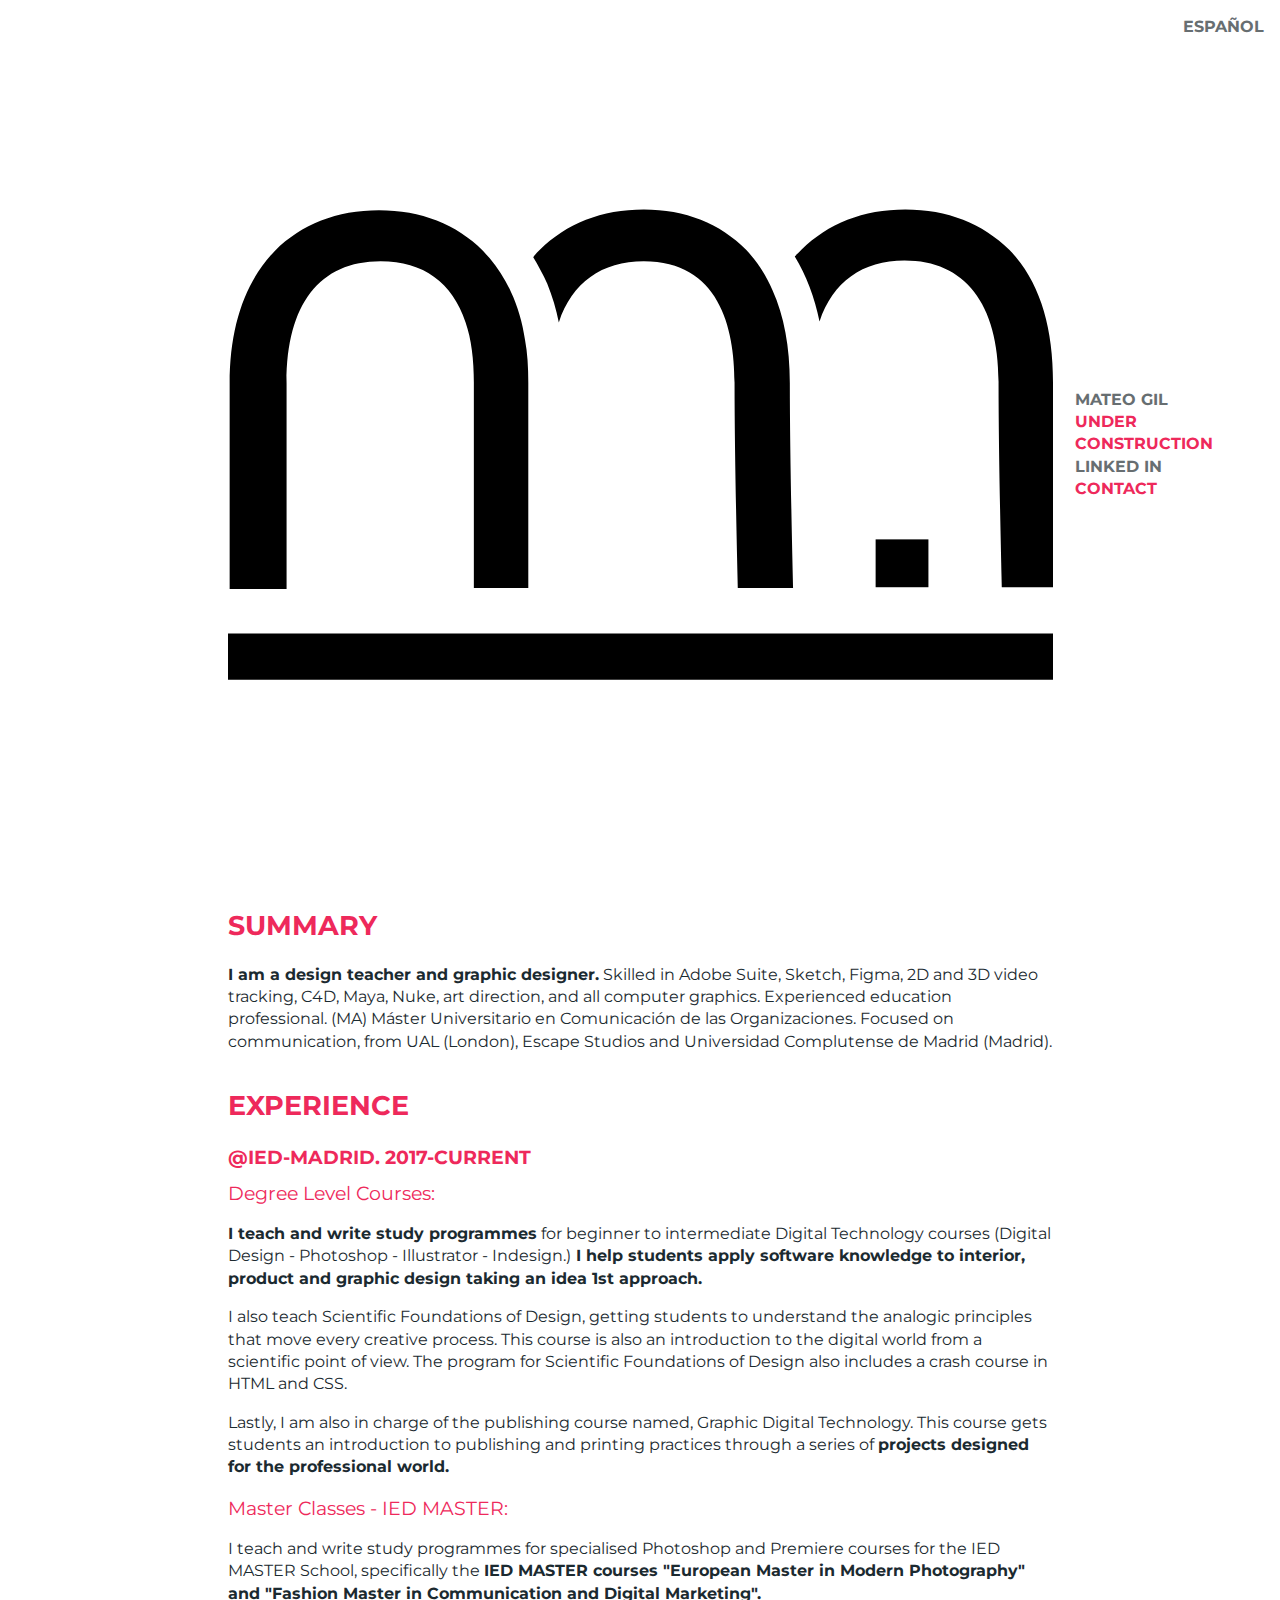
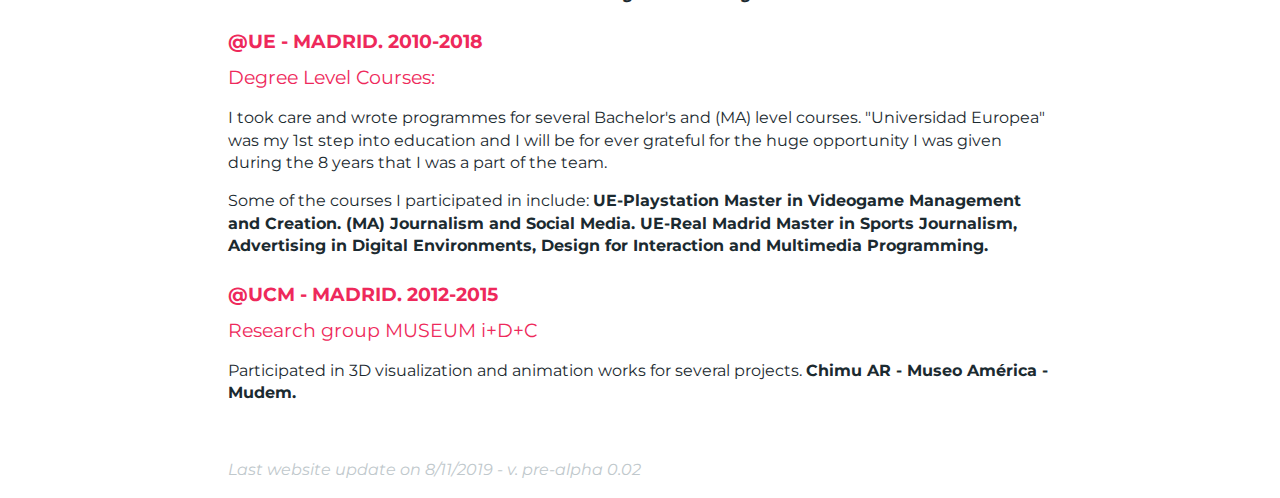
==== index_ES.html @ de8246c8 "O.03B2" ====
<!DOCTYPE html>
<html language="en">

<head>
  <meta charset="utf8">
  <meta content="ie=edge" http-equiv="x-ua-compatible">
  <meta content="width=device-width, initial-scale=1" name="viewport">
  <title>Mateo Gil - Resume</title>
  <meta content="An updated summary of my work career" name="description">
  <link href="/favicon/favicon.ico" rel="icon">
  <link href="css/normalize.css" rel="stylesheet" type="text/css">
  <link href="css/main.css" rel="stylesheet" type="text/css">
  <link href="https://fonts.googleapis.com/css?family=Montserrat&display=swap" rel="stylesheet">
</head>

<body>
  <header><img src="images/logo.svg">
    <nav><a href="#">MATEO GIL</a><a class="active" href="#">UNDER CONSTRUCTION</a><a href="https://www.linkedin.com/in/mateo-gil-arribas-9ab76116/">LINKED IN</a><a class="active" href="mailto:matt@mateogil.info">Contact</a> <a id="topcorner" href="#">ESPAÑOL</a></nav>
  </header>
  <section>
    <h1>Summary</h1>
    <p><b>I am a design teacher and graphic designer.</b> Skilled in Adobe Suite, Sketch, Figma, 2D and 3D video tracking, C4D, Maya, Nuke, art direction, and all computer graphics. Experienced education professional. (MA) Máster Universitario en Comunicación de las Organizaciones. Focused on communication, from UAL (London), Escape Studios and Universidad Complutense de Madrid (Madrid).
    </p>

  </section>
  <section class="experience">
    <h1>Experience</h1>
    <h2>@IED-MADRID. 2017-cuRRENT</h2>
    <h3>Degree Level Courses:</h3>
    <p> <b>I teach and write study programmes</b> for beginner to intermediate Digital Technology courses (Digital Design - Photoshop - Illustrator - Indesign.)<b> I help students apply software knowledge to interior, product and
        graphic design taking an idea 1st approach.</b>
    </p>
    <p>I also teach Scientific Foundations of Design, getting students to understand the analogic principles that move every creative process. This course is also an introduction to the digital world from a scientific point of view.
      The program for Scientific Foundations of Design also includes a crash course in HTML and CSS.
    </p>
    <p>Lastly, I am also in charge of the publishing course named, Graphic Digital Technology. This course gets students an introduction to publishing and printing practices through a series of <b>projects designed for the
        professional world.</b>
    </p>
    <h3>Master Classes - IED MASTER:</h3>
    <p>I teach and write study programmes for specialised Photoshop and Premiere courses for the IED MASTER School, specifically the <b>IED MASTER courses "European Master in Modern Photography" and "Fashion Master in Communication and
        Digital Marketing".</b>
    </p>

    <h2 class="UE">@UE - MADRID. 2010-2018</h2>
    <h3>Degree Level Courses:</h3>
    <p>I took care and wrote programmes for several Bachelor's and (MA) level courses. "Universidad Europea" was my 1st step into education and I will be for ever grateful for the huge opportunity I was given during the 8 years that I was a part of the team.
    </p>
    <p>Some of the courses I participated in include: <b>UE-Playstation Master in Videogame Management and Creation. (MA) Journalism and Social Media. UE-Real Madrid Master in Sports Journalism, Advertising in Digital Environments,
        Design for Interaction and Multimedia Programming.</b>
    </p>

    <h2 class="UE">@UCM - MADRID. 2012-2015</h2>
    <h3>Research group MUSEUM i+D+C</h3>
    <p>Participated in 3D visualization and animation works for several projects. <b>Chimu AR - Museo América - Mudem.</b>
    </p>

  </section>


  <footer>
    <p>Last website update on 8/11/2019 - v. pre-alpha 0.02</p>
  </footer>
</body>

</html>
---- css/main.css ----
/*! HTML5 Boilerplate v5.3.0 | MIT License | https://html5boilerplate.com/ */
/*
 * What follows is the result of much research on cross-browser styling.
 * Credit left inline and big thanks to Nicolas Gallagher, Jonathan Neal,
 * Kroc Camen, and the H5BP dev community and team.
 */
/* ==========================================================================
   Base styles: opinionated defaults
   ========================================================================== */
html {
  color: #222;
  font-size: 1em;
  line-height: 1.4;
  font-family: 'Montserrat', sans-serif;
}

#topcorner {
  position: absolute;
  top: 1em;
  right: 1em;
}

/*
 * Remove text-shadow in selection highlight:
 * https://twitter.com/miketaylr/status/12228805301
 *
 * These selection rule sets have to be separate.
 * Customize the background color to match your design.
 */
::-moz-selection {
  background: #ee295b;
  text-shadow: none;
}

::selection {
  background: #ee295b;
  text-shadow: none;
}

/*
 * A better looking default horizontal rule
 */
hr {
  display: block;
  height: 1px;
  border: 0;
  border-top: 1px solid #ccc;
  margin: 1em 0;
  padding: 0;
}

/*
 * Remove the gap between audio, canvas, iframes,
 * images, videos and the bottom of their containers:
 * https://github.com/h5bp/html5-boilerplate/issues/440
 */
audio,
canvas,
iframe,
img,
svg,
video {
  vertical-align: middle;
}

/*
 * Remove default fieldset styles.
 */
fieldset {
  border: 0;
  margin: 0;
  padding: 0;
}

/*
 * Allow only vertical resizing of textareas.
 */
textarea {
  resize: vertical;
}

/* ==========================================================================
   Browser Upgrade Prompt
   ========================================================================== */
.browserupgrade {
  margin: 0.2em 0;
  background: #ccc;
  color: #000;
  padding: 0.2em 0;
}

/* ==========================================================================
   Author's custom styles
   ========================================================================== */
body {
  color: #1B2A30;
  padding-bottom: 1em;
}

section, header, footer {
  max-width: 75ch;
  margin: auto;
  padding: 2em 1ch 0 1ch;
}

header {
  display: flex;
  align-items: center;
}

header>nav {
  flex-grow: 1;
}

nav>a {
  display: block;
  font-size: 1em;
  margin: 0;
  margin-left: 2ch;
  color: #676E71;
  text-transform: uppercase;
  font-weight: bold;
  text-decoration: none;
}

nav>a:hover {
  color: #EE295B;
}

nav>a.active {
  color: #EE295B;
}


.UE {
  margin-top: 1.2em;
}

.experience {
  margin-top: -2em;
}

h1 {
  color: #EE295B;
  text-transform: uppercase;
  font-size: 1.7em;
  font-weight: bold;
}

h2 {
  color: #EE295B;
  margin: 0;
  text-transform: uppercase;
  font-size: 1.2em;
  font-weight: bold;
}

h3 {
  color: #EE295B;
  margin: 0;
  margin-top: 0.5em;
  font-size: 1.2em;
  font-weight: normal;
}

footer p {
  font-size: 1em;
  margin: 0;
  margin-top: 0.4em;
  font-style: italic;
  color: #c0c8cc;
}

/* ==========================================================================
   Helper classes
   ========================================================================== */
/*
 * Hide visually and from screen readers
 */
.hidden {
  display: none !important;
}

/*
 * Hide only visually, but have it available for screen readers:
 * http://snook.ca/archives/html_and_css/hiding-content-for-accessibility
 */
.visuallyhidden {
  border: 0;
  clip: rect(0 0 0 0);
  height: 1px;
  margin: -1px;
  overflow: hidden;
  padding: 0;
  position: absolute;
  width: 1px;
}

/*
 * Extends the .visuallyhidden class to allow the element
 * to be focusable when navigated to via the keyboard:
 * https://www.drupal.org/node/897638
 */
.visuallyhidden.focusable:active,
.visuallyhidden.focusable:focus {
  clip: auto;
  height: auto;
  margin: 0;
  overflow: visible;
  position: static;
  width: auto;
}

/*
 * Hide visually and from screen readers, but maintain layout
 */
.invisible {
  visibility: hidden;
}

/*
 * Clearfix: contain floats
 *
 * For modern browsers
 * 1. The space content is one way to avoid an Opera bug when the
 *    `contenteditable` attribute is included anywhere else in the document.
 *    Otherwise it causes space to appear at the top and bottom of elements
 *    that receive the `clearfix` class.
 * 2. The use of `table` rather than `block` is only necessary if using
 *    `:before` to contain the top-margins of child elements.
 */
.clearfix:before,
.clearfix:after {
  content: " ";
  /* 1 */
  display: table;
  /* 2 */
}

.clearfix:after {
  clear: both;
}

/* ==========================================================================
   EXAMPLE Media Queries for Responsive Design.
   These examples override the primary ('mobile first') styles.
   Modify as content requires.
   ========================================================================== */
@media only screen and (min-width: 35em) {
  /* Style adjustments for viewports that meet the condition */
}

@media print,
(-webkit-min-device-pixel-ratio: 1.25),
(min-resolution: 1.25dppx),
(min-resolution: 120dpi) {
  /* Style adjustments for high resolution devices */
}

/* ==========================================================================
   Print styles.
   Inlined to avoid the additional HTTP request:
   http://www.phpied.com/delay-loading-your-print-css/
   ========================================================================== */
@media print {

  *,
  *:before,
  *:after,
  *:first-letter,
  *:first-line {
    background: transparent !important;
    color: #000 !important;
    /* Black prints faster:
                                   http://www.sanbeiji.com/archives/953 */
    box-shadow: none !important;
    text-shadow: none !important;
  }

  a,
  a:visited {
    text-decoration: underline;
  }

  a[href]:after {
    content: " ("attr(href) ")";
  }

  abbr[title]:after {
    content: " ("attr(title) ")";
  }

  /*
     * Don't show links that are fragment identifiers,
     * or use the `javascript:` pseudo protocol
     */
  a[href^="#"]:after,
  a[href^="javascript:"]:after {
    content: "";
  }

  pre,
  blockquote {
    border: 1px solid #999;
    page-break-inside: avoid;
  }

  /*
     * Printing Tables:
     * http://css-discuss.incutio.com/wiki/Printing_Tables
     */
  thead {
    display: table-header-group;
  }

  tr,
  img {
    page-break-inside: avoid;
  }

  img {
    max-width: 100% !important;
  }

  p,
  h2,
  h3 {
    orphans: 3;
    widows: 3;
  }

  h2,
  h3 {
    page-break-after: avoid;
  }
}
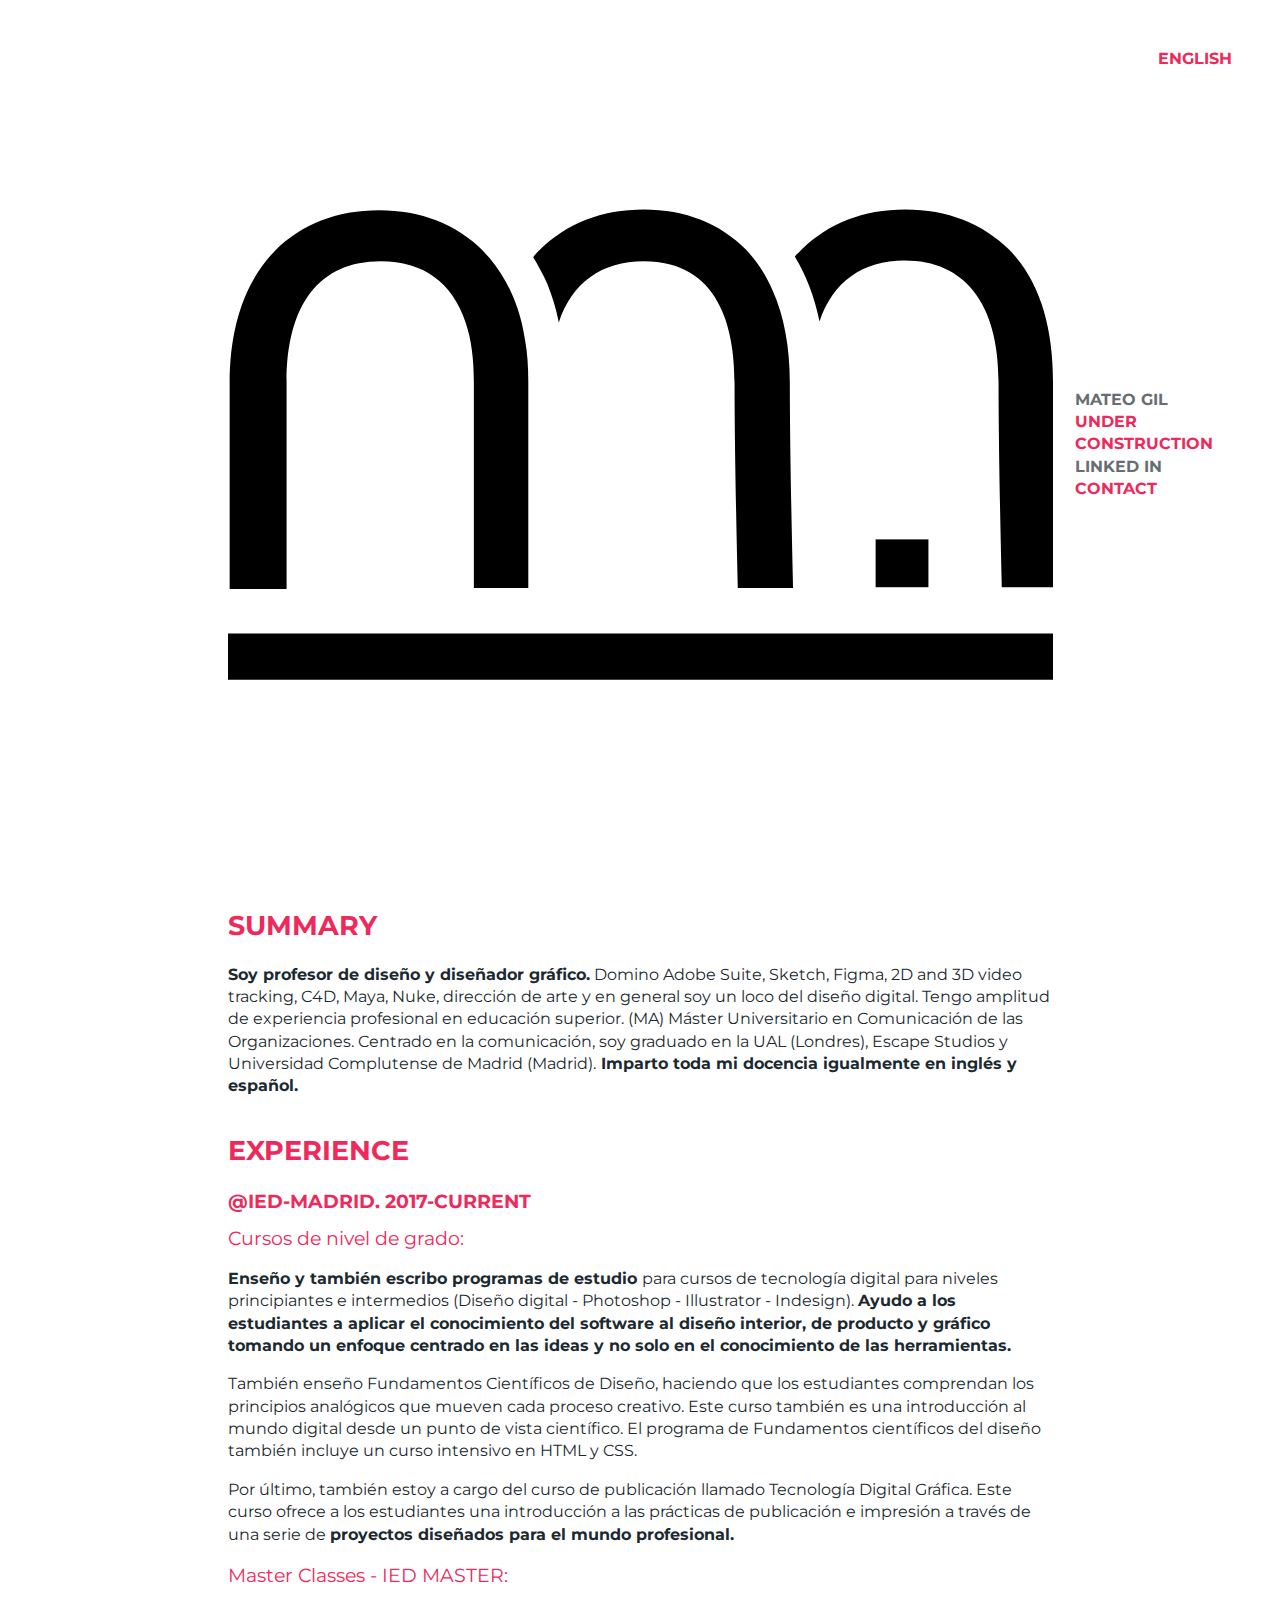
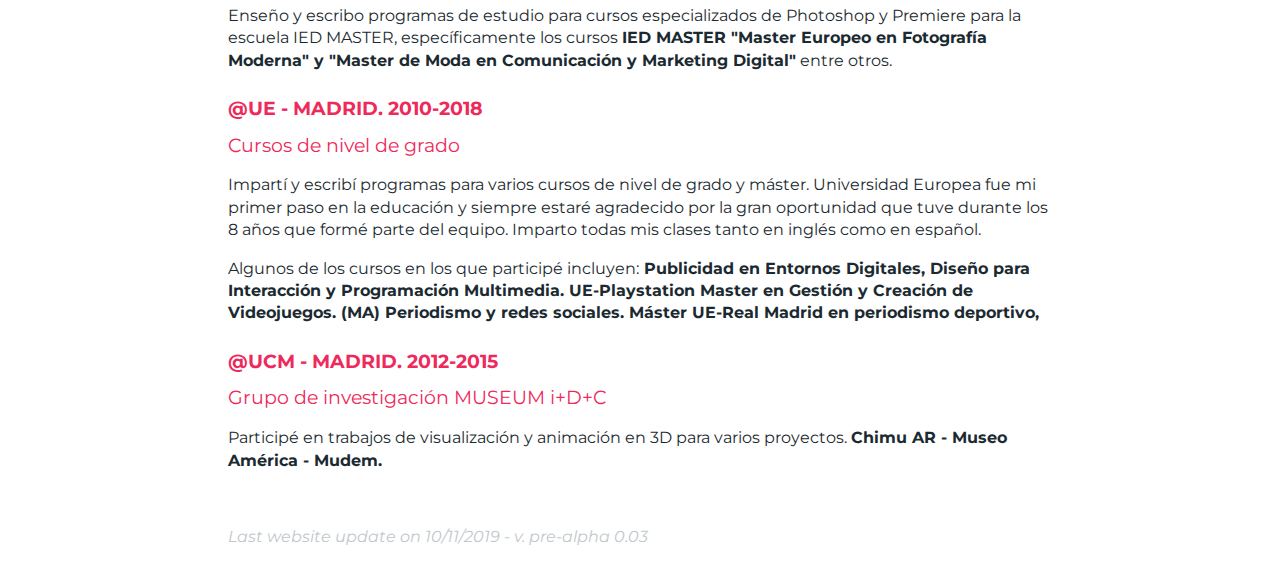
==== commit 13973475: "0.03" ====
--- a/index_ES.html
+++ b/index_ES.html
@@ -15,50 +15,46 @@
 
 <body>
   <header><img src="images/logo.svg">
-    <nav><a href="#">MATEO GIL</a><a class="active" href="#">UNDER CONSTRUCTION</a><a href="https://www.linkedin.com/in/mateo-gil-arribas-9ab76116/">LINKED IN</a><a class="active" href="mailto:matt@mateogil.info">Contact</a> <a id="topcorner" href="#">ESPAÑOL</a></nav>
+    <nav><a href="#">MATEO GIL</a><a class="active" href="#">UNDER CONSTRUCTION</a><a href="https://www.linkedin.com/in/mateo-gil-arribas-9ab76116/">LINKED IN</a><a class="active" href="mailto:matt@mateogil.info">Contact</a> <a class="active"
+        id="topcorner" href="index.html">ENGLISH</a></nav>
   </header>
   <section>
     <h1>Summary</h1>
-    <p><b>I am a design teacher and graphic designer.</b> Skilled in Adobe Suite, Sketch, Figma, 2D and 3D video tracking, C4D, Maya, Nuke, art direction, and all computer graphics. Experienced education professional. (MA) Máster Universitario en Comunicación de las Organizaciones. Focused on communication, from UAL (London), Escape Studios and Universidad Complutense de Madrid (Madrid).
+    <p><b>Soy profesor de diseño y diseñador gráfico.</b> Domino Adobe Suite, Sketch, Figma, 2D and 3D video tracking, C4D, Maya, Nuke, dirección de arte y en general soy un loco del diseño digital. Tengo amplitud de experiencia profesional en educación
+      superior. (MA) Máster Universitario en Comunicación de las Organizaciones. Centrado en la comunicación, soy graduado en la UAL (Londres), Escape Studios y Universidad Complutense de Madrid (Madrid).<b> Imparto toda mi docencia igualmente en inglés y español.</b>
     </p>
 
   </section>
   <section class="experience">
     <h1>Experience</h1>
     <h2>@IED-MADRID. 2017-cuRRENT</h2>
-    <h3>Degree Level Courses:</h3>
-    <p> <b>I teach and write study programmes</b> for beginner to intermediate Digital Technology courses (Digital Design - Photoshop - Illustrator - Indesign.)<b> I help students apply software knowledge to interior, product and
-        graphic design taking an idea 1st approach.</b>
-    </p>
-    <p>I also teach Scientific Foundations of Design, getting students to understand the analogic principles that move every creative process. This course is also an introduction to the digital world from a scientific point of view.
-      The program for Scientific Foundations of Design also includes a crash course in HTML and CSS.
-    </p>
-    <p>Lastly, I am also in charge of the publishing course named, Graphic Digital Technology. This course gets students an introduction to publishing and printing practices through a series of <b>projects designed for the
-        professional world.</b>
-    </p>
+    <h3>Cursos de nivel de grado:</h3>
+    <p> <b>Enseño y también escribo programas de estudio </b>para cursos de tecnología digital para niveles principiantes e intermedios (Diseño digital - Photoshop - Illustrator - Indesign). <b>Ayudo a los estudiantes a aplicar el conocimiento del software al diseño interior, de producto y gráfico tomando un enfoque centrado en las ideas y no solo en el conocimiento de las herramientas.</b></p>
+    <p>También enseño Fundamentos Científicos de Diseño, haciendo que los estudiantes comprendan los principios analógicos que mueven cada proceso creativo. Este curso también es una introducción al mundo digital desde un punto de vista científico. El programa de Fundamentos científicos del diseño también incluye un curso intensivo en HTML y CSS.
+</p>
+    <p>Por último, también estoy a cargo del curso de publicación llamado Tecnología Digital Gráfica. Este curso ofrece a los estudiantes una introducción a las prácticas de publicación e impresión a través de una serie de <b>proyectos diseñados para el mundo profesional.</b></p>
     <h3>Master Classes - IED MASTER:</h3>
-    <p>I teach and write study programmes for specialised Photoshop and Premiere courses for the IED MASTER School, specifically the <b>IED MASTER courses "European Master in Modern Photography" and "Fashion Master in Communication and
-        Digital Marketing".</b>
-    </p>
+    <p>Enseño y escribo programas de estudio para cursos especializados de Photoshop y Premiere para la escuela IED MASTER, específicamente los cursos <b>IED MASTER "Master Europeo en Fotografía Moderna" y "Master de Moda en Comunicación y Marketing Digital"</b> entre otros.
+</p>
 
     <h2 class="UE">@UE - MADRID. 2010-2018</h2>
-    <h3>Degree Level Courses:</h3>
-    <p>I took care and wrote programmes for several Bachelor's and (MA) level courses. "Universidad Europea" was my 1st step into education and I will be for ever grateful for the huge opportunity I was given during the 8 years that I was a part of the team.
+    <h3>Cursos de nivel de grado</h3>
+    <p>Impartí y escribí programas para varios cursos de nivel de grado y máster. Universidad Europea fue mi primer paso en la educación y siempre estaré agradecido por la gran oportunidad que tuve durante los 8 años que formé parte del equipo. Imparto todas mis clases tanto en inglés como en español.
     </p>
-    <p>Some of the courses I participated in include: <b>UE-Playstation Master in Videogame Management and Creation. (MA) Journalism and Social Media. UE-Real Madrid Master in Sports Journalism, Advertising in Digital Environments,
-        Design for Interaction and Multimedia Programming.</b>
+    <p>Algunos de los cursos en los que participé incluyen:<b> Publicidad en Entornos Digitales, Diseño para Interacción y Programación Multimedia. UE-Playstation Master en Gestión y Creación de Videojuegos. (MA) Periodismo y redes sociales. Máster UE-Real Madrid en periodismo deportivo, </b>
     </p>
 
     <h2 class="UE">@UCM - MADRID. 2012-2015</h2>
-    <h3>Research group MUSEUM i+D+C</h3>
-    <p>Participated in 3D visualization and animation works for several projects. <b>Chimu AR - Museo América - Mudem.</b>
+    <h3>Grupo de investigación MUSEUM i+D+C</h3>
+    <p>Participé en trabajos de visualización y animación en 3D para varios proyectos.
+ <b>Chimu AR - Museo América - Mudem.</b>
     </p>
 
   </section>
 
 
   <footer>
-    <p>Last website update on 8/11/2019 - v. pre-alpha 0.02</p>
+    <p>Last website update on 10/11/2019 - v. pre-alpha 0.03</p>
   </footer>
 </body>
 
--- a/css/main.css
+++ b/css/main.css
@@ -16,8 +16,8 @@
 
 #topcorner {
   position: absolute;
-  top: 1em;
-  right: 1em;
+  top: 3em;
+  right: 3em;
 }
 
 /*
